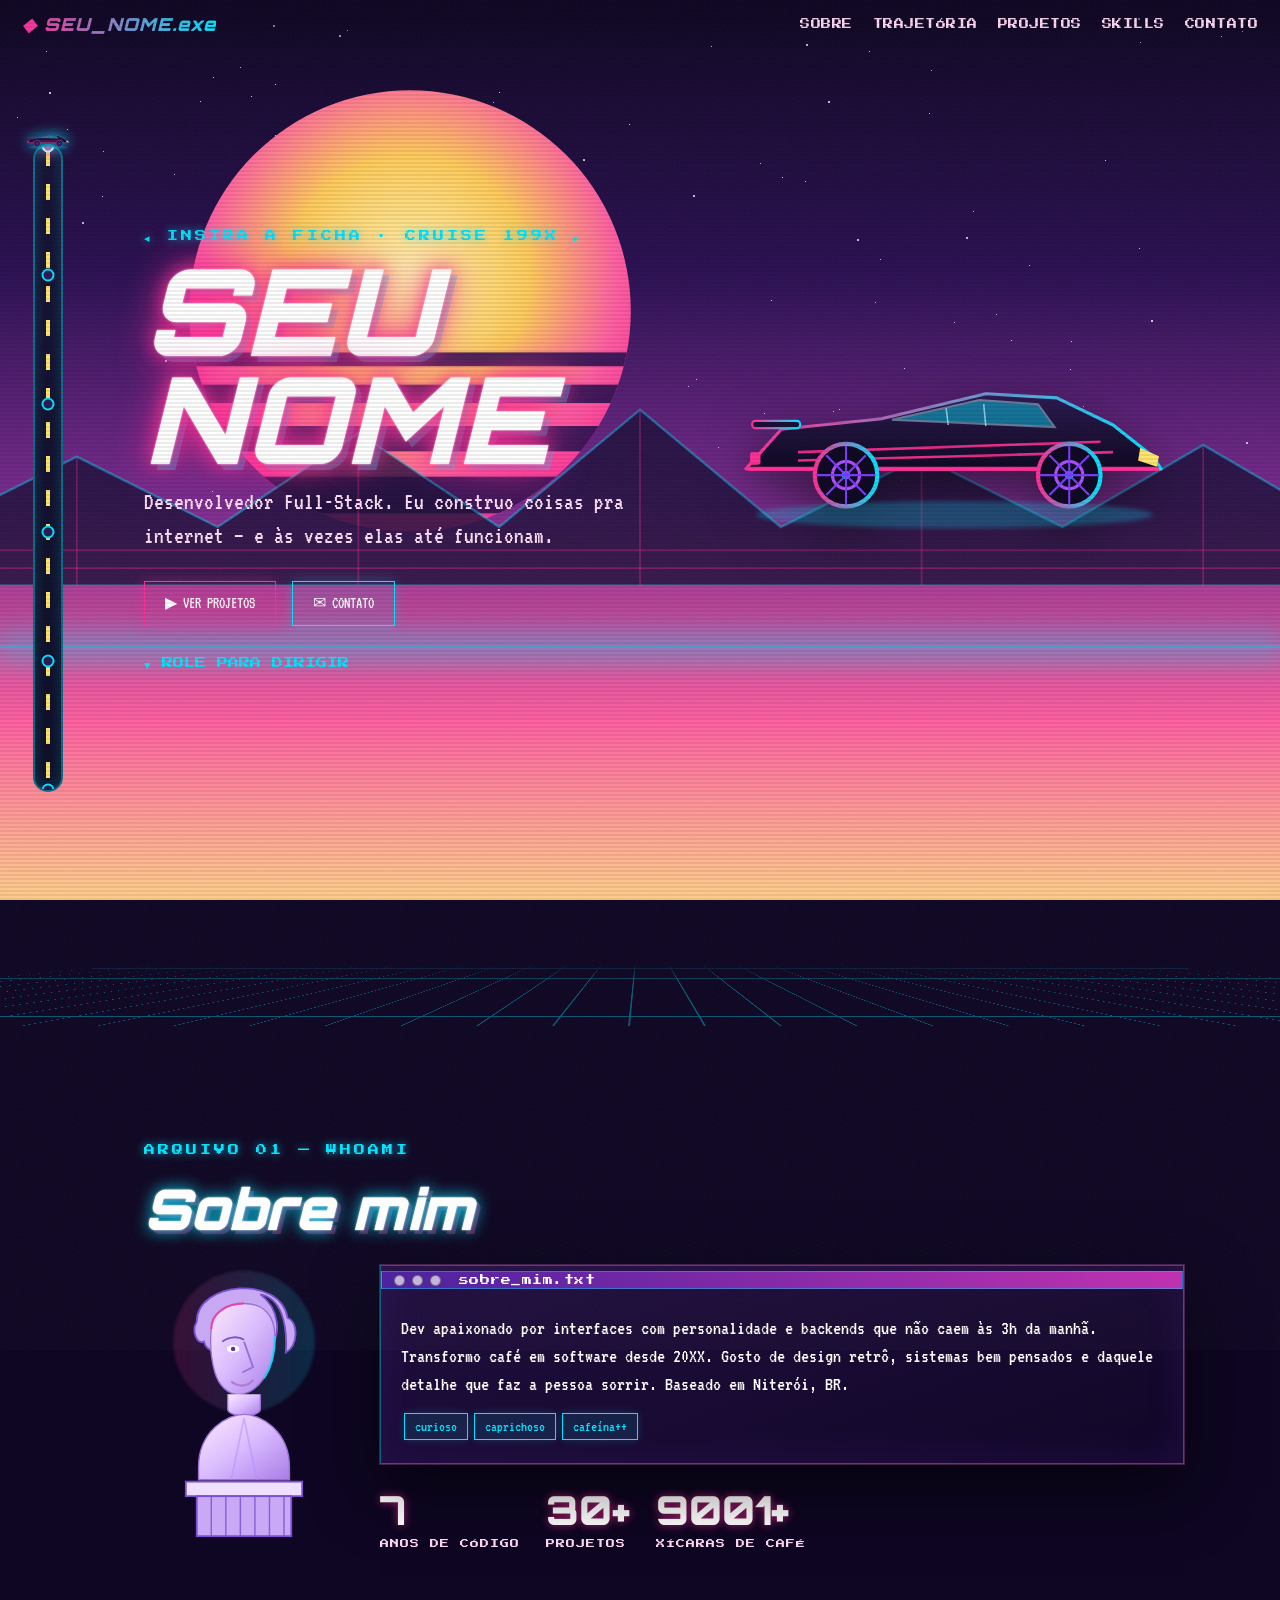
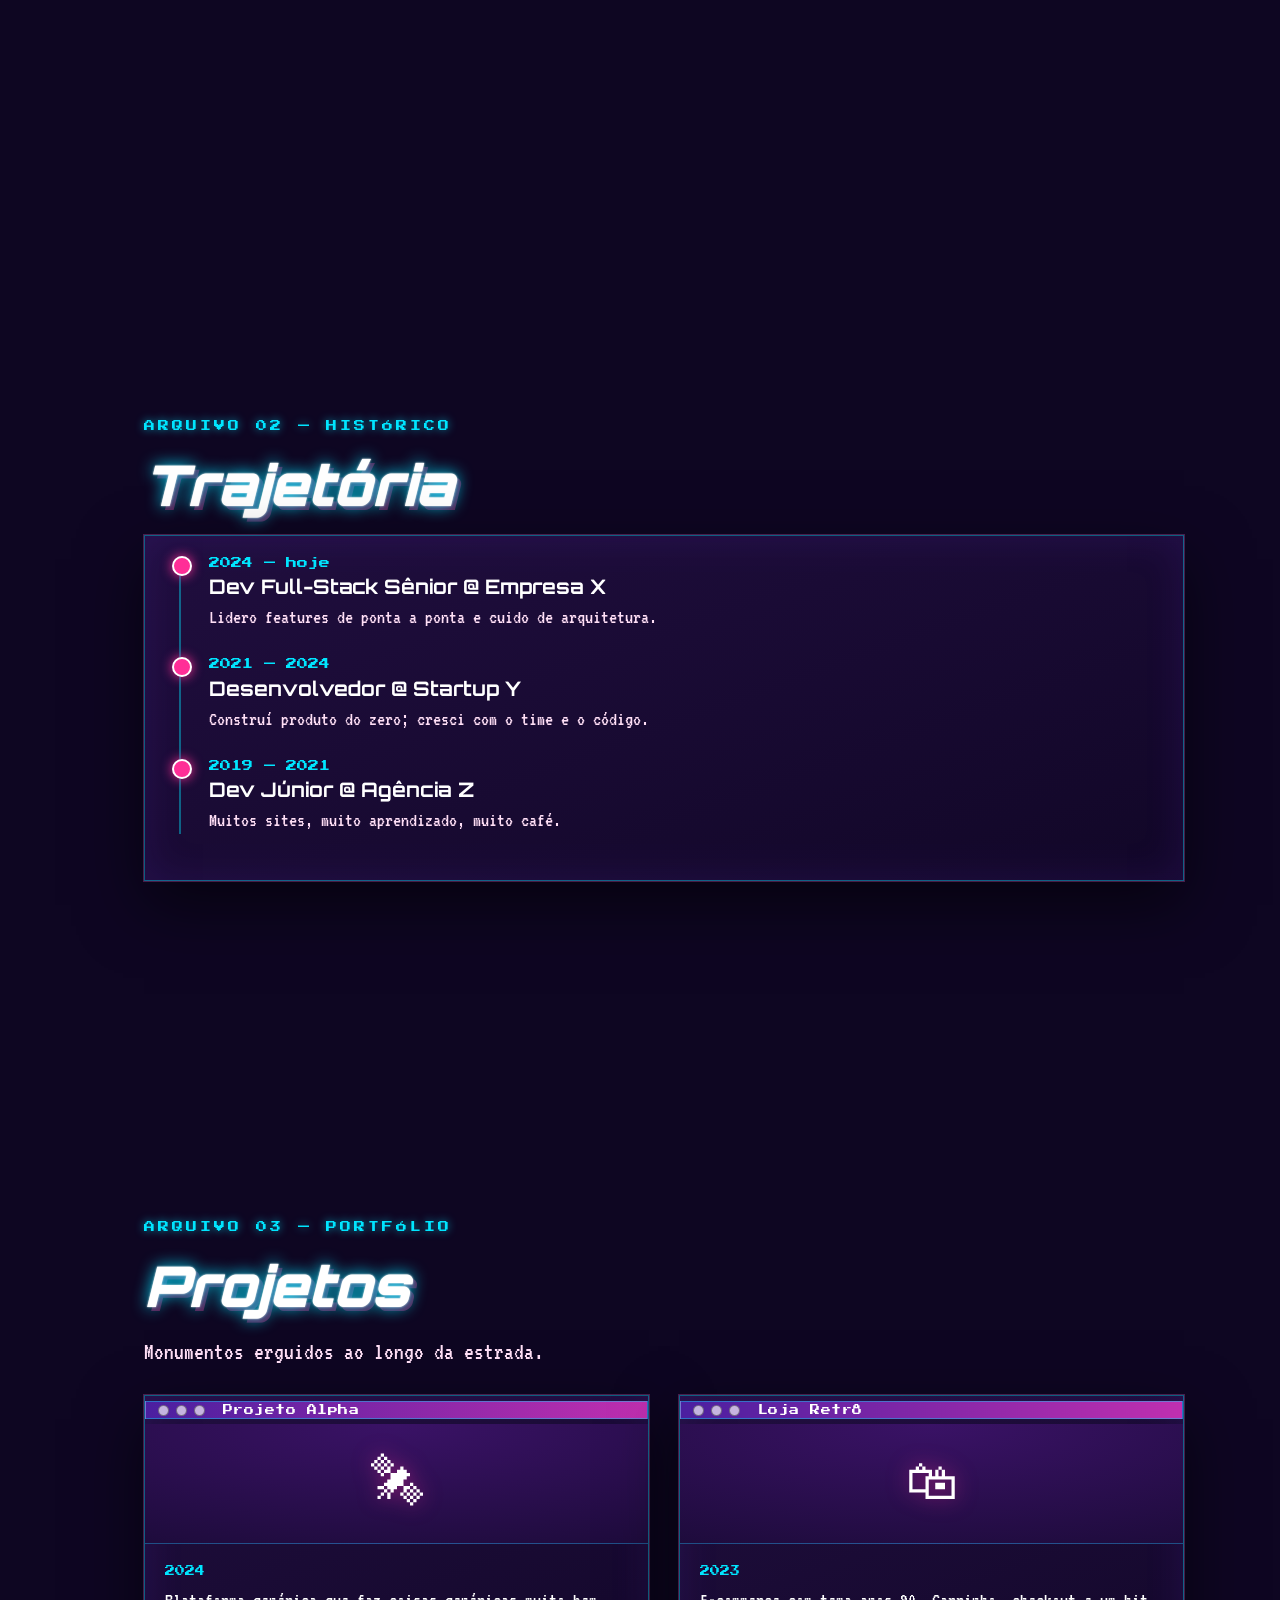
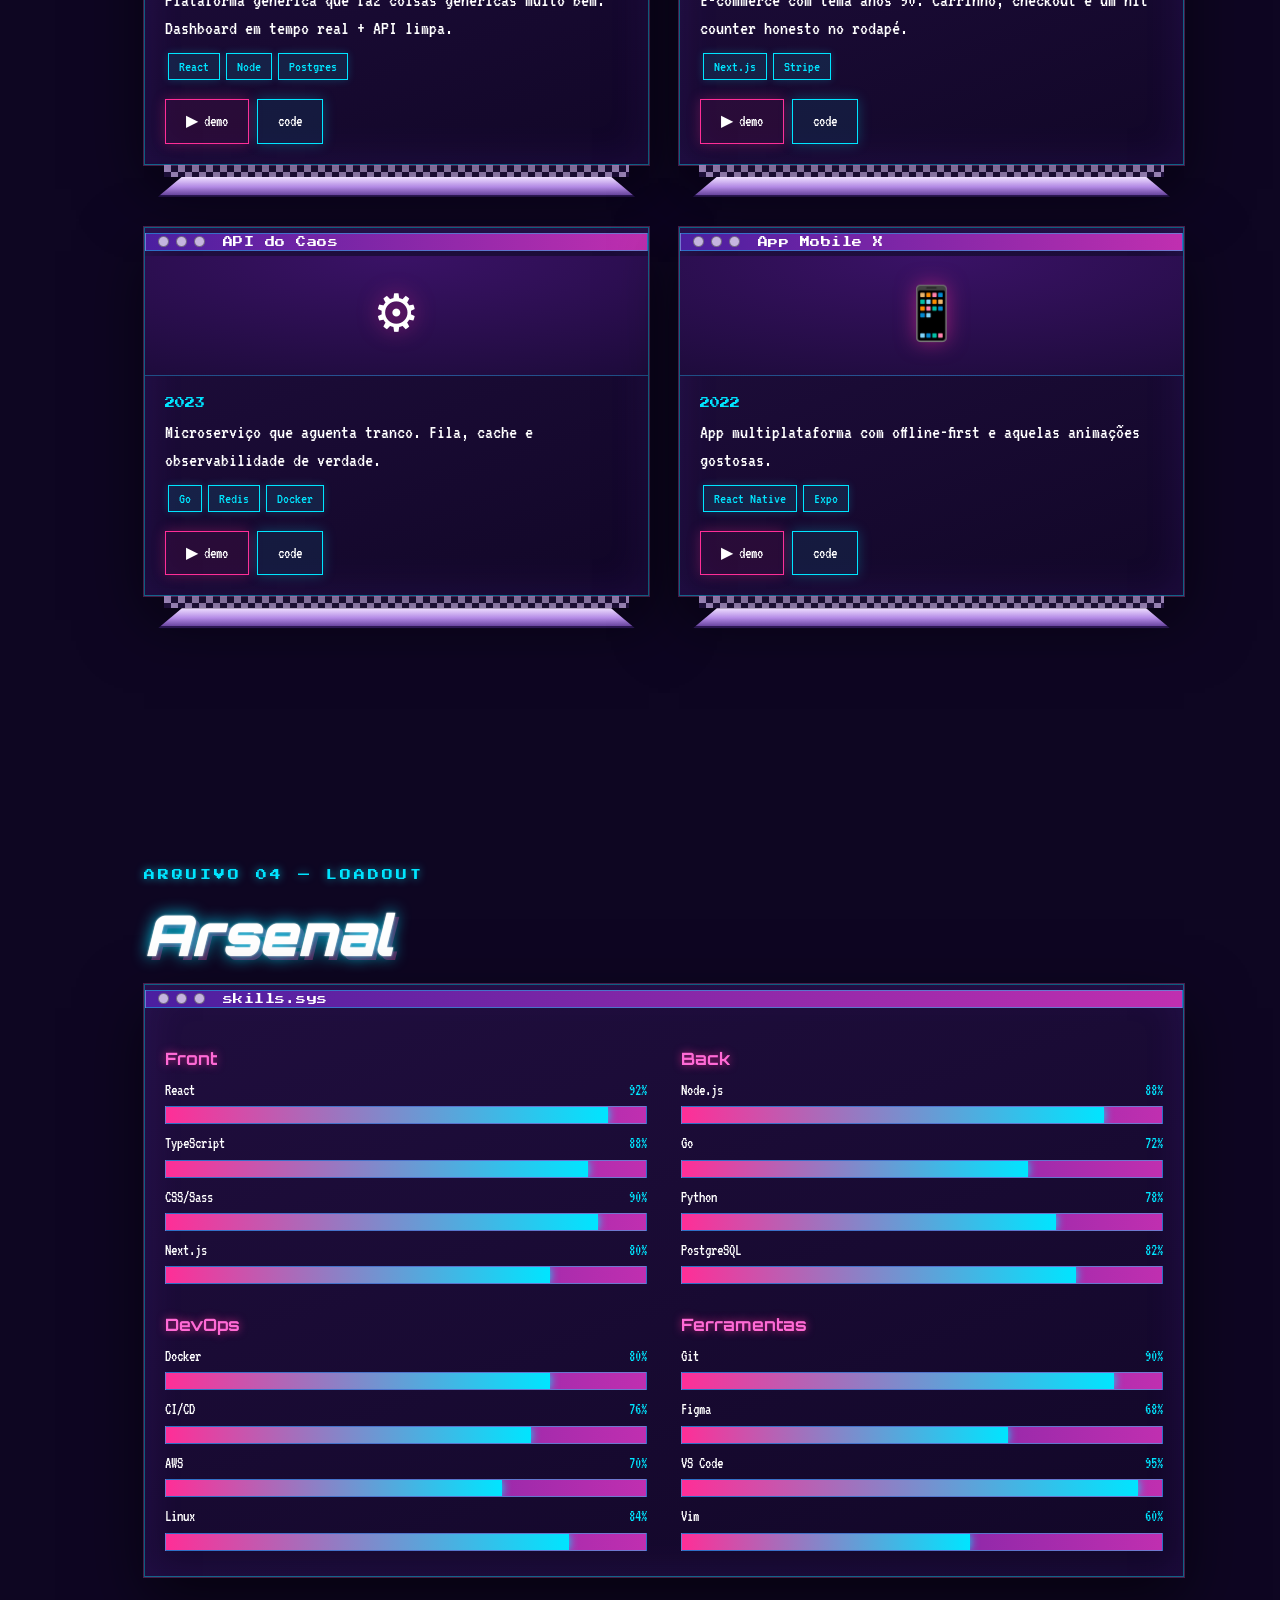
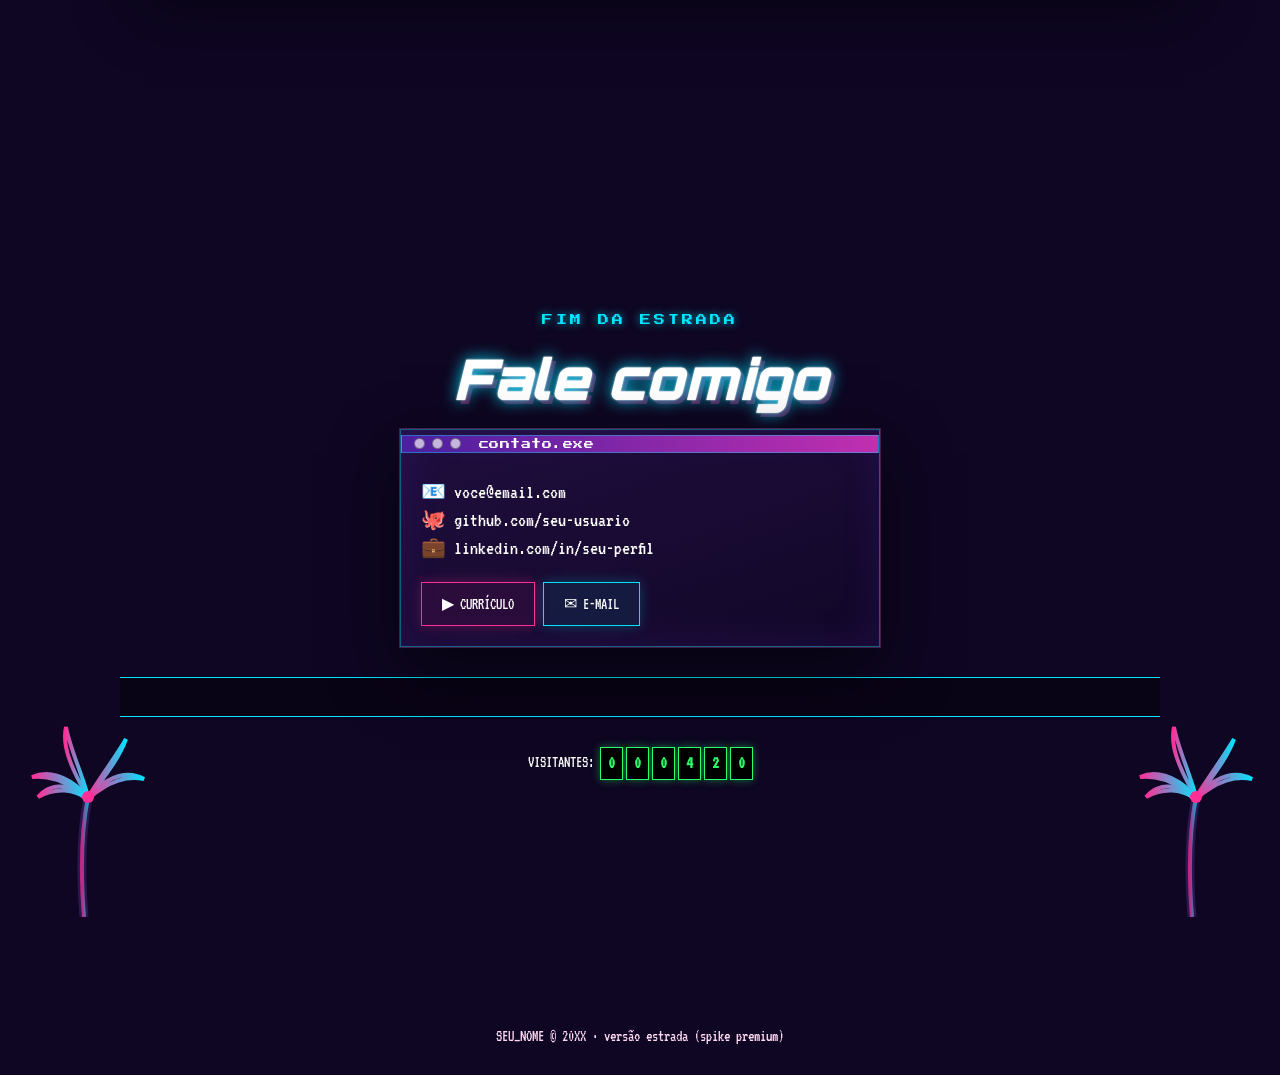
==== scroll-journey/index.html @ d9c66625 "Portfolio vaporwave: spikes desktop-os e scroll-journey Monorepo com duas abordagens de portfolio (t" ====
<!DOCTYPE html>
<html lang="pt-BR">
<head>
<meta charset="UTF-8" />
<meta name="viewport" content="width=device-width, initial-scale=1.0" />
<title>SEU_NOME // cruise — portfólio</title>
<link rel="stylesheet" href="fonts.css">
<style>
  :root{
    --pink:#ff6ad5; --hot:#ff2e97; --cyan:#00e5ff; --purple:#b14fff; --violet:#7a3dff;
    --deep:#0e0622; --deep2:#1c0f3a; --panel:#180a33; --orange:#ff9e7d; --yellow:#ffe66d;
    --mono:'VT323','Lucida Console',monospace;
    --pixel:'PressStart','Lucida Console',monospace;
    --display:'Orbitron','Arial Black',sans-serif;
    --glowP:0 0 8px rgba(255,46,151,.7);
    --glowC:0 0 8px rgba(0,229,255,.7);
  }
  *{ box-sizing:border-box; }
  html{ scroll-behavior:smooth; }
  body{ margin:0; font-family:var(--mono); color:#fff; background:var(--deep); overflow-x:hidden; font-size:20px; line-height:1.4;
    cursor:url("[data-uri]"),auto; }
  ::selection{ background:var(--hot); color:#fff; }

  /* ===================== CENÁRIO FIXO (parallax) ===================== */
  #scene{ position:fixed; inset:0; z-index:-5; overflow:hidden;
    background:linear-gradient(#0e0622 0%, #2a0f52 30%, #7a2a8f 56%, #ff5fa2 80%, #ffcf8b 100%); }
  #stars{ position:fixed; inset:0; z-index:-5; }
  .star{ position:absolute; background:#fff; border-radius:50%; animation:tw 3.5s infinite; }
  @keyframes tw{ 50%{ opacity:.15; } }
  #sun{ position:fixed; left:50%; top:9%; translate:-50% 0; z-index:-5; width:min(460px,80vw); aspect-ratio:1; will-change:transform; }
  #hills{ position:fixed; left:-5%; right:-5%; bottom:34%; z-index:-4; opacity:.8; will-change:transform; }
  #floor{ position:fixed; left:-40%; right:-40%; bottom:-14%; height:64%; z-index:-4;
    background-image:linear-gradient(rgba(0,229,255,.9) 2px,transparent 2px),linear-gradient(90deg,rgba(0,229,255,.9) 2px,transparent 2px);
    background-size:76px 76px; transform:perspective(440px) rotateX(76deg); transform-origin:bottom center; opacity:.4;
    animation:flow 2.6s linear infinite; mask-image:linear-gradient(to top,#000 55%,transparent); }
  @keyframes flow{ from{background-position:0 0;} to{background-position:0 76px;} }
  #glow{ position:fixed; left:0; right:0; bottom:28%; height:2px; z-index:-4; background:var(--cyan); box-shadow:0 0 30px 8px var(--cyan); opacity:.6; }

  /* ===================== CRT / grão ===================== */
  #crt{ position:fixed; inset:0; z-index:9000; pointer-events:none;
    background:repeating-linear-gradient(to bottom,transparent 0 2px,rgba(0,0,0,.14) 2px 4px); mix-blend-mode:multiply; opacity:.5; }
  #crt::after{ content:""; position:absolute; inset:0; background:radial-gradient(130% 120% at 50% 45%,transparent 58%,rgba(0,0,0,.5) 100%); }
  #grain{ position:fixed; inset:-50%; z-index:9001; pointer-events:none; opacity:.05;
    background-image:url("[data-uri]");
    animation:gr .4s steps(3) infinite; }
  @keyframes gr{ to{ transform:translate(6%,4%); } }
  #powpoint{ position:fixed; inset:0; z-index:9500; background:#000; pointer-events:none; animation:pon 1s ease forwards; }
  @keyframes pon{ 0%{opacity:1;} 60%{opacity:1;} 61%{opacity:0;background:#fff;} 100%{opacity:0;} }

  /* ===================== TOPBAR ===================== */
  #topbar{ position:fixed; top:0; left:0; right:0; z-index:60; display:flex; align-items:center; justify-content:space-between;
    padding:12px 22px; background:linear-gradient(to bottom,rgba(14,6,34,.75),transparent); }
  #topbar .logo{ font-family:var(--display); font-weight:900; font-style:italic; font-size:18px; letter-spacing:1px;
    background:linear-gradient(90deg,var(--hot),var(--cyan)); -webkit-background-clip:text; background-clip:text; color:transparent; }
  #topbar nav{ display:flex; gap:20px; }
  #topbar nav a{ font-family:var(--pixel); font-size:10px; color:#ffd9f4; text-decoration:none; letter-spacing:.5px; padding:4px 0; border-bottom:2px solid transparent; }
  #topbar nav a:hover{ color:#fff; border-color:var(--cyan); text-shadow:var(--glowC); }
  @media(max-width:680px){ #topbar nav{ display:none; } }

  /* ===================== RAIL (carro desce) ===================== */
  #rail{ position:fixed; left:22px; top:16vh; bottom:12vh; width:52px; z-index:50; }
  #road{ position:absolute; left:50%; translate:-50% 0; top:0; bottom:0; width:30px; border-radius:16px;
    background:linear-gradient(#150a2e,#0c0620); border:2px solid rgba(0,229,255,.45); overflow:hidden; box-shadow:0 0 18px rgba(0,229,255,.25) inset; }
  #road::before{ content:""; position:absolute; left:50%; translate:-50% 0; top:-30px; width:4px; height:200%;
    background:repeating-linear-gradient(to bottom,var(--yellow) 0 16px,transparent 16px 34px); animation:dash 1.1s linear infinite; }
  @keyframes dash{ to{ transform:translate(-50%,34px); } }
  .stop{ position:absolute; left:50%; translate:-50% -50%; width:13px; height:13px; border-radius:50%;
    background:#2a1750; border:2px solid var(--cyan); z-index:2; transition:.3s; cursor:pointer; }
  .stop.on{ background:var(--hot); box-shadow:0 0 14px var(--hot); border-color:#fff; }
  .stop .cap{ position:absolute; left:22px; top:50%; translate:0 -50%; font-family:var(--pixel); font-size:9px; color:#fff; white-space:nowrap;
    text-shadow:1px 1px 0 #000; opacity:0; transition:.3s; }
  .stop.on .cap, .stop:hover .cap{ opacity:.9; }
  #carmark{ position:absolute; left:50%; translate:-50% -50%; top:0; z-index:3; width:46px; filter:drop-shadow(0 0 7px var(--cyan)); transition:top .08s linear; }
  @media(max-width:680px){ #rail{ display:none; } }

  /* ===================== SEÇÕES ===================== */
  section{ position:relative; min-height:100vh; display:flex; align-items:center; padding:120px 24px; z-index:1; }
  .wrap{ width:min(1040px,92vw); margin:0 auto; margin-left:max(96px,calc((100vw - 1040px)/2)); }
  @media(max-width:680px){ .wrap{ margin-left:auto; } }
  .kicker{ font-family:var(--pixel); font-size:11px; letter-spacing:3px; color:var(--cyan); text-shadow:var(--glowC); margin-bottom:12px; }
  h1.neon{ font-family:var(--display); font-weight:900; font-style:italic; font-size:clamp(48px,10vw,120px); line-height:.9; margin:0;
    color:#fff; text-shadow:0 0 2px #fff, 0 0 18px var(--hot), 0 0 40px var(--hot), 6px 6px 0 rgba(0,229,255,.35); letter-spacing:1px; }
  h2.neon{ font-family:var(--display); font-weight:900; font-style:italic; font-size:clamp(30px,5vw,56px); margin:0 0 10px; color:#fff;
    text-shadow:0 0 2px #fff, 0 0 16px var(--cyan), 4px 4px 0 rgba(255,46,151,.35); }
  .lead{ font-size:clamp(18px,2.3vw,24px); color:#ffdff6; max-width:640px; }
  .chev{ margin-top:30px; font-family:var(--pixel); font-size:11px; color:var(--cyan); animation:bounce 1.6s infinite; }
  @keyframes bounce{ 50%{ transform:translateY(8px); } }

  .reveal{ opacity:0; transform:translateY(46px); transition:opacity .8s cubic-bezier(.2,.7,.2,1), transform .8s cubic-bezier(.2,.7,.2,1); }
  .reveal.l{ transform:translateX(-50px); } .reveal.r{ transform:translateX(50px); } .reveal.s{ transform:scale(.9); }
  .reveal.in{ opacity:1; transform:none; }

  /* glass "janela" */
  .glass{ position:relative; background:linear-gradient(160deg,rgba(40,18,74,.72),rgba(20,8,42,.72)); border:1px solid rgba(0,229,255,.4);
    box-shadow:0 0 0 1px rgba(255,106,213,.25), 0 24px 60px rgba(0,0,0,.55), inset 0 0 40px rgba(123,61,255,.12); backdrop-filter:blur(4px); }
  .glass .bar{ display:flex; align-items:center; gap:7px; padding:8px 12px; font-family:var(--pixel); font-size:10px;
    background:linear-gradient(90deg,#4b1fa0,#c02fb0); color:#fff; letter-spacing:.5px; }
  .dot{ width:11px; height:11px; border-radius:50%; background:#ffffffaa; border:1px solid #0006; }
  .glass .pad{ padding:20px; }
  .chip{ display:inline-block; background:rgba(0,229,255,.1); color:var(--cyan); border:1px solid var(--cyan); padding:2px 10px; margin:3px; font-size:15px;
    box-shadow:0 0 8px rgba(0,229,255,.2); }

  .btn{ display:inline-block; padding:10px 20px; margin:6px 8px 0 0; color:#fff; text-decoration:none; font-size:16px; font-family:var(--mono);
    border:1px solid var(--cyan); background:rgba(0,229,255,.08); box-shadow:0 0 12px rgba(0,229,255,.25); transition:.2s; }
  .btn:hover{ background:var(--cyan); color:#0a0820; box-shadow:0 0 22px var(--cyan); }
  .btn.pink{ border-color:var(--hot); box-shadow:0 0 12px rgba(255,46,151,.3); background:rgba(255,46,151,.08); }
  .btn.pink:hover{ background:var(--hot); color:#fff; box-shadow:0 0 22px var(--hot); }

  /* HERO layout */
  #s-hero .wrap{ display:grid; grid-template-columns:1.1fr .9fr; gap:20px; align-items:center; }
  @media(max-width:860px){ #s-hero .wrap{ grid-template-columns:1fr; } #herocar{ max-width:420px; } }
  #herocar{ filter:drop-shadow(0 18px 24px rgba(0,0,0,.5)); animation:bob 5s ease-in-out infinite; }
  @keyframes bob{ 50%{ transform:translateY(-12px); } }

  /* stats */
  .stats{ display:flex; gap:26px; flex-wrap:wrap; margin-top:18px; }
  .stat .n{ font-family:var(--display); font-weight:900; font-size:40px; color:#fff; text-shadow:var(--glowP); }
  .stat .l{ font-family:var(--pixel); font-size:9px; color:#ffd9f4; letter-spacing:1px; }

  /* timeline */
  .tl{ position:relative; margin-left:14px; padding-left:28px; border-left:2px solid rgba(0,229,255,.4); }
  .tl .ev{ margin-bottom:26px; }
  .tl .ev::before{ content:""; position:absolute; left:-9px; width:16px; height:16px; border-radius:50%; background:var(--hot); box-shadow:0 0 12px var(--hot); border:2px solid #fff; }
  .tl .yr{ font-family:var(--pixel); font-size:11px; color:var(--cyan); }
  .tl .ti{ font-family:var(--display); font-weight:700; font-size:20px; color:#fff; margin:2px 0; }

  /* monuments */
  .mon-grid{ display:grid; grid-template-columns:repeat(2,1fr); gap:30px; }
  @media(max-width:760px){ .mon-grid{ grid-template-columns:1fr; } }
  .mon{ position:relative; transition:transform .3s; }
  .mon:hover{ transform:translateY(-8px); }
  .mon .art{ height:120px; display:flex; align-items:center; justify-content:center; position:relative; overflow:hidden;
    background:radial-gradient(120% 140% at 50% 0,#3a1266,#180a33); border-bottom:1px solid rgba(0,229,255,.3); }
  .mon .scr{ font-size:52px; filter:drop-shadow(0 0 10px rgba(255,46,151,.5)); }
  .pedestal{ height:20px; margin:0 14px; background:linear-gradient(#efe0ff,#b48be6 55%,#6a46a0); border:2px solid #2a1750; border-top:none;
    clip-path:polygon(5% 0,95% 0,100% 100%,0 100%); box-shadow:0 10px 0 -2px #150a2e; }
  .checker{ height:12px; margin:0 20px; background-image:
    linear-gradient(45deg,#2a1750 25%,transparent 25%),linear-gradient(-45deg,#2a1750 25%,transparent 25%),
    linear-gradient(45deg,transparent 75%,#2a1750 75%),linear-gradient(-45deg,transparent 75%,#2a1750 75%);
    background-size:14px 14px; background-position:0 0,0 7px,7px -7px,-7px 0; background-color:#d7b8ff; }

  /* skills */
  .sk-grid{ display:grid; grid-template-columns:repeat(2,1fr); gap:10px 34px; }
  @media(max-width:620px){ .sk-grid{ grid-template-columns:1fr; } }
  .sk h3{ font-family:var(--display); font-weight:700; color:var(--pink); margin:14px 0 6px; font-size:17px; text-shadow:var(--glowP); }
  .bar{ height:12px; background:#140a2e; border:1px solid rgba(0,229,255,.4); margin:5px 0; position:relative; overflow:hidden; }
  .bar > i{ position:absolute; left:0; top:0; bottom:0; width:0; background:linear-gradient(90deg,var(--hot),var(--cyan)); transition:width 1.1s ease; box-shadow:0 0 10px var(--cyan); }
  .bar b{ position:absolute; right:6px; top:-3px; font-size:13px; }
  .skline{ display:flex; justify-content:space-between; font-size:16px; margin-top:8px; }

  /* contato */
  .palm{ position:absolute; bottom:8%; z-index:0; width:120px; animation:sway 5s ease-in-out infinite; transform-origin:bottom center; }
  @keyframes sway{ 50%{ transform:rotate(3deg); } }
  .marq{ overflow:hidden; white-space:nowrap; border-top:1px solid var(--cyan); border-bottom:1px solid var(--cyan);
    background:rgba(0,0,0,.35); color:var(--yellow); font-size:17px; padding:7px 0; margin:30px 0; }
  .marq span{ display:inline-block; padding-left:100%; animation:mq 20s linear infinite; }
  @keyframes mq{ to{ transform:translateX(-100%);} }
  .counter{ display:inline-flex; gap:3px; vertical-align:middle; }
  .counter b{ background:#000; color:#2cff6a; padding:3px 7px; border:1px solid #2cff6a; font-size:18px; box-shadow:0 0 8px rgba(44,255,106,.4); }
  footer{ text-align:center; padding:28px; color:#ffd9f4; position:relative; z-index:1; font-size:16px; }
</style>
</head>
<body>
  <!-- cenário -->
  <div id="scene"></div>
  <div id="stars"></div>
  <div id="sun"></div>
  <div id="hills"></div>
  <div id="floor"></div>
  <div id="glow"></div>
  <div id="crt"></div>
  <div id="grain"></div>
  <div id="powpoint"></div>

  <!-- defs globais p/ filtros SVG -->
  <svg width="0" height="0" style="position:absolute" aria-hidden="true"><defs>
    <linearGradient id="neon" x1="0" x2="1"><stop offset="0" stop-color="#ff2e97"/><stop offset="1" stop-color="#00e5ff"/></linearGradient>
    <linearGradient id="chrome" x1="0" y1="0" x2="0" y2="1"><stop offset="0" stop-color="#2a1750"/><stop offset="1" stop-color="#0c0620"/></linearGradient>
    <linearGradient id="marble" x1="0" y1="0" x2="1" y2="1"><stop offset="0" stop-color="#ffe9fb"/><stop offset=".5" stop-color="#d9bbff"/><stop offset="1" stop-color="#a97ce6"/></linearGradient>
    <filter id="soft"><feGaussianBlur stdDeviation="2"/></filter>
  </defs></svg>

  <!-- topbar -->
  <div id="topbar">
    <div class="logo">◆ SEU_NOME.exe</div>
    <nav>
      <a href="#s-about">SOBRE</a><a href="#s-xp">TRAJETÓRIA</a><a href="#s-proj">PROJETOS</a><a href="#s-skills">SKILLS</a><a href="#s-contact">CONTATO</a>
    </nav>
  </div>

  <!-- rail -->
  <div id="rail"><div id="road"></div><div id="carmark"></div></div>

  <!-- HERO -->
  <section id="s-hero">
    <div class="wrap">
      <div class="reveal l">
        <div class="kicker">◂ INSIRA A FICHA · CRUISE 199X ▸</div>
        <h1 class="neon">SEU<br>NOME</h1>
        <div class="lead" style="margin-top:14px">Desenvolvedor Full-Stack. Eu construo coisas pra internet — e às vezes elas até funcionam.</div>
        <div style="margin-top:22px">
          <a class="btn pink" href="#s-proj">▶ VER PROJETOS</a>
          <a class="btn" href="#s-contact">✉ CONTATO</a>
        </div>
        <div class="chev">▼ ROLE PARA DIRIGIR</div>
      </div>
      <div id="herocar" class="reveal r"></div>
    </div>
  </section>

  <!-- SOBRE -->
  <section id="s-about">
    <div class="wrap">
      <div class="reveal"><div class="kicker">ARQUIVO 01 — WHOAMI</div><h2 class="neon">Sobre mim</h2></div>
      <div style="display:grid; grid-template-columns:200px 1fr; gap:36px; align-items:center;">
        <div class="reveal l" id="statue"></div>
        <div>
          <div class="glass reveal r">
            <div class="bar"><span class="dot"></span><span class="dot"></span><span class="dot"></span>&nbsp;sobre_mim.txt</div>
            <div class="pad">
              Dev apaixonado por interfaces com personalidade e backends que não caem às 3h da manhã.
              Transformo café em software desde 20XX. Gosto de design retrô, sistemas bem pensados e
              daquele detalhe que faz a pessoa sorrir. Baseado em Niterói, BR.
              <div style="margin-top:12px"><span class="chip">curioso</span><span class="chip">caprichoso</span><span class="chip">cafeína++</span></div>
            </div>
          </div>
          <div class="stats reveal">
            <div class="stat"><div class="n" data-to="7">0</div><div class="l">ANOS DE CÓDIGO</div></div>
            <div class="stat"><div class="n" data-to="30" data-suf="+">0</div><div class="l">PROJETOS</div></div>
            <div class="stat"><div class="n" data-to="9001" data-suf="+">0</div><div class="l">XÍCARAS DE CAFÉ</div></div>
          </div>
        </div>
      </div>
    </div>
  </section>

  <!-- TRAJETÓRIA -->
  <section id="s-xp">
    <div class="wrap">
      <div class="reveal"><div class="kicker">ARQUIVO 02 — HISTÓRICO</div><h2 class="neon">Trajetória</h2></div>
      <div class="glass reveal s"><div class="pad"><div class="tl" id="tl"></div></div></div>
    </div>
  </section>

  <!-- PROJETOS -->
  <section id="s-proj">
    <div class="wrap">
      <div class="reveal"><div class="kicker">ARQUIVO 03 — PORTFÓLIO</div><h2 class="neon">Projetos</h2>
        <div class="lead" style="margin-bottom:26px">Monumentos erguidos ao longo da estrada.</div></div>
      <div class="mon-grid" id="mons"></div>
    </div>
  </section>

  <!-- SKILLS -->
  <section id="s-skills">
    <div class="wrap">
      <div class="reveal"><div class="kicker">ARQUIVO 04 — LOADOUT</div><h2 class="neon">Arsenal</h2></div>
      <div class="glass reveal s"><div class="bar"><span class="dot"></span><span class="dot"></span><span class="dot"></span>&nbsp;skills.sys</div>
        <div class="pad"><div class="sk-grid" id="skills"></div></div></div>
    </div>
  </section>

  <!-- CONTATO -->
  <section id="s-contact">
    <div id="palmL" class="palm" style="left:2%"></div>
    <div id="palmR" class="palm" style="right:2%"></div>
    <div class="wrap" style="text-align:center; margin-left:auto">
      <div class="reveal"><div class="kicker">FIM DA ESTRADA</div><h2 class="neon">Fale comigo</h2></div>
      <div class="glass reveal s" style="max-width:480px; margin:0 auto; text-align:left">
        <div class="bar"><span class="dot"></span><span class="dot"></span><span class="dot"></span>&nbsp;contato.exe</div>
        <div class="pad">
          <div>📧 voce@email.com</div>
          <div>🐙 github.com/seu-usuario</div>
          <div>💼 linkedin.com/in/seu-perfil</div>
          <div style="margin-top:14px"><a class="btn pink" href="#">▶ CURRÍCULO</a><a class="btn" href="#">✉ E-MAIL</a></div>
        </div>
      </div>
      <div class="marq"><span>★ OBRIGADO POR DIRIGIR ATÉ AQUI ★ ASSINE O GUESTBOOK ★ BEST VIEWED @ 800×600 ★ FEITO COM ♥ E VAPORWAVE ★</span></div>
      <div style="font-size:16px">VISITANTES: <span class="counter" id="counter"></span></div>
    </div>
  </section>

  <footer>SEU_NOME © 20XX · versão estrada (spike premium)</footer>

<script>
/* ===================== DADOS ===================== */
const PROJECTS = [
  { name:"Projeto Alpha", year:"2024", scr:"🛰", tech:["React","Node","Postgres"],
    desc:"Plataforma genérica que faz coisas genéricas muito bem. Dashboard em tempo real + API limpa." },
  { name:"Loja Retrô", year:"2023", scr:"🛍", tech:["Next.js","Stripe"],
    desc:"E-commerce com tema anos 90. Carrinho, checkout e um hit counter honesto no rodapé." },
  { name:"API do Caos", year:"2023", scr:"⚙", tech:["Go","Redis","Docker"],
    desc:"Microserviço que aguenta tranco. Fila, cache e observabilidade de verdade." },
  { name:"App Mobile X", year:"2022", scr:"📱", tech:["React Native","Expo"],
    desc:"App multiplataforma com offline-first e aquelas animações gostosas." },
];
const XP = [
  { yr:"2024 — hoje", ti:"Dev Full-Stack Sênior @ Empresa X", d:"Lidero features de ponta a ponta e cuido de arquitetura." },
  { yr:"2021 — 2024", ti:"Desenvolvedor @ Startup Y", d:"Construí produto do zero; cresci com o time e o código." },
  { yr:"2019 — 2021", ti:"Dev Júnior @ Agência Z", d:"Muitos sites, muito aprendizado, muito café." },
];
const SKILLS = {
  "Front": [["React",92],["TypeScript",88],["CSS/Sass",90],["Next.js",80]],
  "Back": [["Node.js",88],["Go",72],["Python",78],["PostgreSQL",82]],
  "DevOps": [["Docker",80],["CI/CD",76],["AWS",70],["Linux",84]],
  "Ferramentas": [["Git",90],["Figma",68],["VS Code",95],["Vim",60]],
};

/* ===================== SVG ARTEFATOS ===================== */
function carSVG(){ return `<svg viewBox="0 0 440 180" width="100%" xmlns="http://www.w3.org/2000/svg">
  <ellipse cx="220" cy="156" rx="190" ry="13" fill="#00e5ff" opacity=".25" filter="url(#soft)"/>
  <!-- corpo cunha 80s -->
  <path d="M20 112 L54 74 L150 64 L250 40 L318 44 L372 70 L410 100 L418 112 Z" fill="url(#chrome)" stroke="url(#neon)" stroke-width="3" stroke-linejoin="round"/>
  <!-- vidro -->
  <path d="M160 65 L244 46 L300 50 L316 72 Z" fill="#00e5ff" opacity=".45" stroke="#bff4ff" stroke-width="2"/>
  <path d="M212 54 L214 70 M248 50 L250 71" stroke="#bff4ff" stroke-width="1.5" opacity=".7"/>
  <!-- strakes laterais -->
  <path d="M70 96 L360 86 M70 104 L372 96" stroke="#ff2e97" stroke-width="2.5" opacity=".9"/>
  <!-- faixa neon base -->
  <path d="M22 112 L416 112" stroke="#ff2e97" stroke-width="4"/>
  <!-- farol / lanterna -->
  <path d="M398 92 L416 100 L414 110 L396 104 Z" fill="#ffe66d"/>
  <rect x="24" y="96" width="10" height="12" rx="2" fill="#ff2e97"/>
  <!-- aerofólio -->
  <rect x="26" y="66" width="46" height="7" rx="3" fill="#180a33" stroke="url(#neon)" stroke-width="2"/>
  <!-- rodas -->
  <g>
    <circle cx="116" cy="118" r="30" fill="#0c0620" stroke="url(#neon)" stroke-width="4"/>
    <circle cx="116" cy="118" r="13" fill="none" stroke="#b14fff" stroke-width="3"/>
    <circle cx="116" cy="118" r="4" fill="#00e5ff"/>
    <g stroke="#7a3dff" stroke-width="2"><line x1="116" y1="90" x2="116" y2="146"/><line x1="88" y1="118" x2="144" y2="118"/><line x1="97" y1="99" x2="135" y2="137"/><line x1="135" y1="99" x2="97" y2="137"/></g>
  </g>
  <g>
    <circle cx="330" cy="118" r="30" fill="#0c0620" stroke="url(#neon)" stroke-width="4"/>
    <circle cx="330" cy="118" r="13" fill="none" stroke="#b14fff" stroke-width="3"/>
    <circle cx="330" cy="118" r="4" fill="#00e5ff"/>
    <g stroke="#7a3dff" stroke-width="2"><line x1="330" y1="90" x2="330" y2="146"/><line x1="302" y1="118" x2="358" y2="118"/><line x1="311" y1="99" x2="349" y2="137"/><line x1="349" y1="99" x2="311" y2="137"/></g>
  </g>
</svg>`; }

function statueSVG(){ return `<svg viewBox="0 0 220 320" width="100%" xmlns="http://www.w3.org/2000/svg">
  <!-- halo -->
  <circle cx="110" cy="92" r="78" fill="url(#neon)" opacity=".16" filter="url(#soft)"/>
  <!-- cabelo (massa + cachos) -->
  <path d="M58 70 C58 26 150 18 158 66 C170 70 170 96 156 104 C158 70 150 44 128 40 C150 56 150 86 140 96
           C140 72 128 56 110 56 C128 70 128 92 120 104 C96 102 70 110 66 92 C58 96 52 80 58 70 Z"
        fill="#c9a8f5" stroke="#7a4fd0" stroke-width="2"/>
  <!-- rosto -->
  <path d="M74 78 C74 60 92 50 110 50 C132 50 144 64 144 86 C144 104 140 120 132 132 C124 144 114 150 104 150
           C92 150 82 140 78 126 C74 112 72 96 74 78 Z" fill="url(#marble)" stroke="#9a6fd6" stroke-width="1.5"/>
  <!-- sobrancelha + olho -->
  <path d="M86 92 C94 86 104 86 110 90" fill="none" stroke="#7a4fd0" stroke-width="2"/>
  <ellipse cx="98" cy="100" rx="7" ry="4" fill="#fff"/><circle cx="98" cy="100" r="2.4" fill="#5b2a9e"/>
  <!-- nariz (perfil grego reto) -->
  <path d="M110 92 L120 120 L108 126" fill="none" stroke="#9a6fd6" stroke-width="2"/>
  <!-- boca -->
  <path d="M96 136 C104 142 114 142 120 134" fill="none" stroke="#b07ad6" stroke-width="2.5"/>
  <!-- rim light neon -->
  <path d="M144 86 C144 104 140 120 132 132" fill="none" stroke="#00e5ff" stroke-width="2.5" opacity=".8"/>
  <path d="M74 78 C74 60 92 50 110 50" fill="none" stroke="#ff2e97" stroke-width="2.5" opacity=".7"/>
  <!-- pescoço + ombros -->
  <path d="M92 150 L92 166 C92 176 128 176 128 166 L128 150" fill="url(#marble)" stroke="#9a6fd6" stroke-width="1.5"/>
  <path d="M60 230 C60 190 92 172 110 172 C128 172 160 190 160 230 L160 244 L60 244 Z" fill="url(#marble)" stroke="#9a6fd6" stroke-width="1.5"/>
  <path d="M110 176 L96 244 M110 176 L124 244" stroke="#b98bff" stroke-width="2" opacity=".5"/>
  <!-- pedestal estriado -->
  <rect x="46" y="246" width="128" height="16" fill="#efe0ff" stroke="#7a4fd0" stroke-width="2"/>
  <rect x="58" y="262" width="104" height="44" fill="#c9a8f5" stroke="#7a4fd0" stroke-width="2"/>
  <g stroke="#7a4fd0" stroke-width="1.6" opacity=".8">
    <line x1="74" y1="262" x2="74" y2="306"/><line x1="90" y1="262" x2="90" y2="306"/><line x1="106" y1="262" x2="106" y2="306"/>
    <line x1="122" y1="262" x2="122" y2="306"/><line x1="138" y1="262" x2="138" y2="306"/><line x1="154" y1="262" x2="154" y2="306"/>
  </g>
</svg>`; }

function sunSVG(){ return `<svg viewBox="0 0 200 200" width="100%" xmlns="http://www.w3.org/2000/svg">
  <defs>
    <radialGradient id="sg" cx="50%" cy="42%" r="60%"><stop offset="0" stop-color="#fff3b0"/><stop offset="45%" stop-color="#ffcc5a"/>
      <stop offset="78%" stop-color="#ff5fa2"/><stop offset="100%" stop-color="#ff2e97"/></radialGradient>
    <clipPath id="sc"><circle cx="100" cy="100" r="96"/></clipPath>
  </defs>
  <circle cx="100" cy="100" r="96" fill="url(#sg)"/>
  <g clip-path="url(#sc)">
    <rect x="0" y="118" width="200" height="6" fill="#2a0f52" opacity=".9"/>
    <rect x="0" y="132" width="200" height="8" fill="#2a0f52" opacity=".9"/>
    <rect x="0" y="150" width="200" height="11" fill="#2a0f52" opacity=".9"/>
    <rect x="0" y="172" width="200" height="16" fill="#2a0f52" opacity=".9"/>
  </g>
</svg>`; }

function hillsSVG(){ return `<svg viewBox="0 0 1200 200" width="100%" preserveAspectRatio="none" xmlns="http://www.w3.org/2000/svg">
  <path d="M0 200 L0 150 L120 90 L240 150 L360 70 L480 150 L600 50 L720 150 L840 90 L960 150 L1080 80 L1200 150 L1200 200 Z"
        fill="#1c0f3a" stroke="rgba(0,229,255,.5)" stroke-width="2"/>
  <g stroke="rgba(255,46,151,.35)" stroke-width="1.5">
    <path d="M600 50 L600 200 M360 70 L360 200 M840 90 L840 200 M120 90 L120 200 M1080 80 L1080 200" fill="none"/>
    <path d="M0 170 L1200 170 M0 185 L1200 185" fill="none"/>
  </g>
</svg>`; }

function palmSVG(){ return `<svg viewBox="0 0 120 200" width="100%" xmlns="http://www.w3.org/2000/svg">
  <path d="M58 200 C54 150 56 110 62 80" fill="none" stroke="#2a1750" stroke-width="9"/>
  <path d="M58 200 C54 150 56 110 62 80" fill="none" stroke="url(#neon)" stroke-width="4" opacity=".7"/>
  <g fill="none" stroke="url(#neon)" stroke-width="4" stroke-linecap="round">
    <path d="M62 80 C40 56 20 54 6 60 C26 58 44 66 60 82"/>
    <path d="M62 80 C84 56 104 54 118 62 C98 58 80 66 62 82"/>
    <path d="M62 80 C44 50 36 28 40 10 C44 32 56 56 62 80"/>
    <path d="M62 80 C80 52 92 36 100 22 C92 44 76 62 62 82"/>
    <path d="M62 80 C40 64 22 68 12 80 C30 70 48 72 62 82"/>
  </g>
  <circle cx="62" cy="80" r="6" fill="#ff2e97"/>
</svg>`; }

/* ===================== BUILD ===================== */
const $=id=>document.getElementById(id);
$("sun").innerHTML=sunSVG(); $("hills").innerHTML=hillsSVG();
$("herocar").innerHTML=carSVG(); $("carmark").innerHTML=carSVG(); $("statue").innerHTML=statueSVG();
$("palmL").innerHTML=palmSVG(); $("palmR").innerHTML=palmSVG();

// estrelas
const starsEl=$("stars");
for(let i=0;i<90;i++){ const s=document.createElement("div"); s.className="star";
  const sz=Math.random()<.2?2:1; s.style.width=s.style.height=sz+"px";
  s.style.left=Math.random()*100+"%"; s.style.top=Math.random()*55+"%"; s.style.animationDelay=(Math.random()*3.5)+"s"; starsEl.append(s); }

// timeline
$("tl").innerHTML = XP.map(e=>`<div class="ev"><div class="yr">${e.yr}</div><div class="ti">${e.ti}</div><div style="color:#ffdff6">${e.d}</div></div>`).join("");

// projetos
$("mons").innerHTML = PROJECTS.map(p=>`
  <div class="mon reveal s">
    <div class="glass">
      <div class="bar"><span class="dot"></span><span class="dot"></span><span class="dot"></span>&nbsp;${p.name}</div>
      <div class="art"><div class="scr">${p.scr}</div></div>
      <div class="pad">
        <div style="font-family:var(--pixel);font-size:10px;color:var(--cyan)">${p.year}</div>
        <p style="margin:8px 0">${p.desc}</p>
        <div>${p.tech.map(t=>`<span class="chip">${t}</span>`).join("")}</div>
        <div style="margin-top:10px"><a class="btn pink" href="#">▶ demo</a><a class="btn" href="#">code</a></div>
      </div>
    </div>
    <div class="checker"></div><div class="pedestal"></div>
  </div>`).join("");

// skills
$("skills").innerHTML = Object.entries(SKILLS).map(([cat,list])=>`
  <div class="sk"><h3>${cat}</h3>${list.map(([n,v])=>`
    <div class="skline"><span>${n}</span><span style="color:var(--cyan)">${v}%</span></div>
    <div class="bar"><i data-v="${v}"></i></div>`).join("")}</div>`).join("");

// counter
$("counter").innerHTML="000420".split("").map(d=>`<b>${d}</b>`).join("");

/* ===================== ANIMAÇÕES SCROLL ===================== */
const SECTIONS=[["s-hero","início"],["s-about","sobre"],["s-xp","trajetória"],["s-proj","projetos"],["s-skills","skills"],["s-contact","contato"]];
const road=$("road");
const stops=SECTIONS.map(([id,label],i)=>{ const pct=(i/(SECTIONS.length-1))*100;
  const n=document.createElement("div"); n.className="stop"; n.style.top=pct+"%";
  n.innerHTML=`<span class="cap">${label}</span>`;
  n.onclick=()=>$(id).scrollIntoView({behavior:"smooth"}); road.append(n); return {n,pct}; });

const carmark=$("carmark"), sun=$("sun"), hills=$("hills");
let ticking=false;
function onScroll(){
  if(ticking) return; ticking=true;
  requestAnimationFrame(()=>{
    const max=document.documentElement.scrollHeight-window.innerHeight;
    const p=max>0?window.scrollY/max:0;
    carmark.style.top=(p*100)+"%";
    stops.forEach(s=>s.n.classList.toggle("on",(p*100)>=s.pct-2));
    sun.style.transform=`translateX(-50%) translateY(${-p*90}px)`;
    hills.style.transform=`translateY(${p*40}px)`;
    ticking=false;
  });
}
window.addEventListener("scroll",onScroll,{passive:true});
window.addEventListener("resize",onScroll); onScroll();

// reveal + disparos (stats / barras)
function countUp(el){ const to=+el.dataset.to, suf=el.dataset.suf||""; let c=0;
  const step=Math.max(1,Math.round(to/40)); const t=setInterval(()=>{ c+=step; if(c>=to){c=to;clearInterval(t);} el.textContent=c+suf; },24); }
const io=new IntersectionObserver((ents)=>{ ents.forEach(e=>{ if(!e.isIntersecting) return;
  e.target.classList.add("in");
  e.target.querySelectorAll?.("[data-to]").forEach(countUp);
  e.target.querySelectorAll?.(".bar > i").forEach(b=>b.style.width=b.dataset.v+"%");
  io.unobserve(e.target);
}); },{threshold:.15});
document.querySelectorAll(".reveal").forEach(n=>io.observe(n));
// barras dentro do card de skills (revela junto)
new IntersectionObserver((ents,obs)=>{ ents.forEach(e=>{ if(e.isIntersecting){ e.target.querySelectorAll(".bar > i").forEach(b=>b.style.width=b.dataset.v+"%"); obs.unobserve(e.target); } }); },{threshold:.2}).observe($("skills"));
</script>
</body>
</html>
---- scroll-journey/fonts.css ----
/* Fontes retrô embutidas (offline, base64). Gerado automaticamente. */
@font-face{font-family:'Orbitron';font-weight:700;font-style:normal;font-display:swap;src:url([data-uri]) format('woff2');}
@font-face{font-family:'Orbitron';font-weight:900;font-style:normal;font-display:swap;src:url([data-uri]) format('woff2');}
@font-face{font-family:'VT323';font-weight:400;font-style:normal;font-display:swap;src:url([data-uri]) format('woff2');}
@font-face{font-family:'PressStart';font-weight:400;font-style:normal;font-display:swap;src:url([data-uri]) format('woff2');}
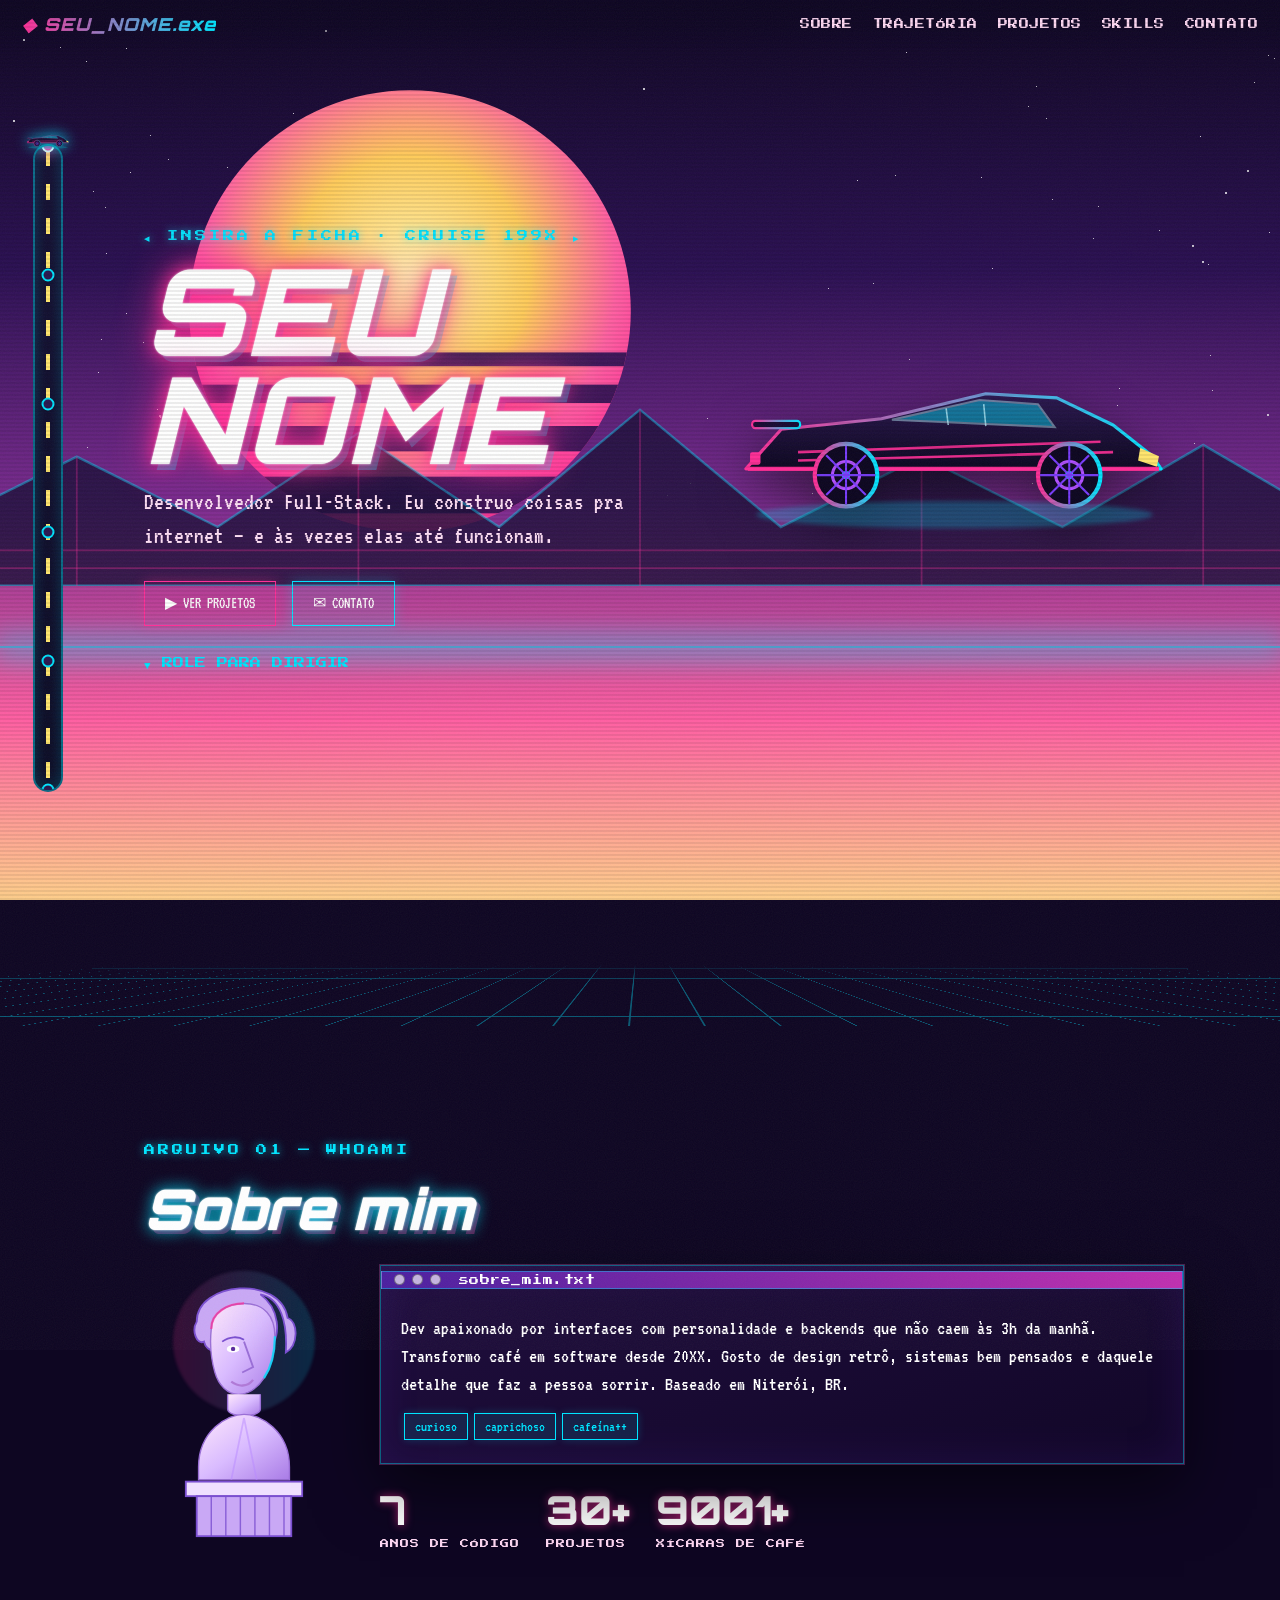
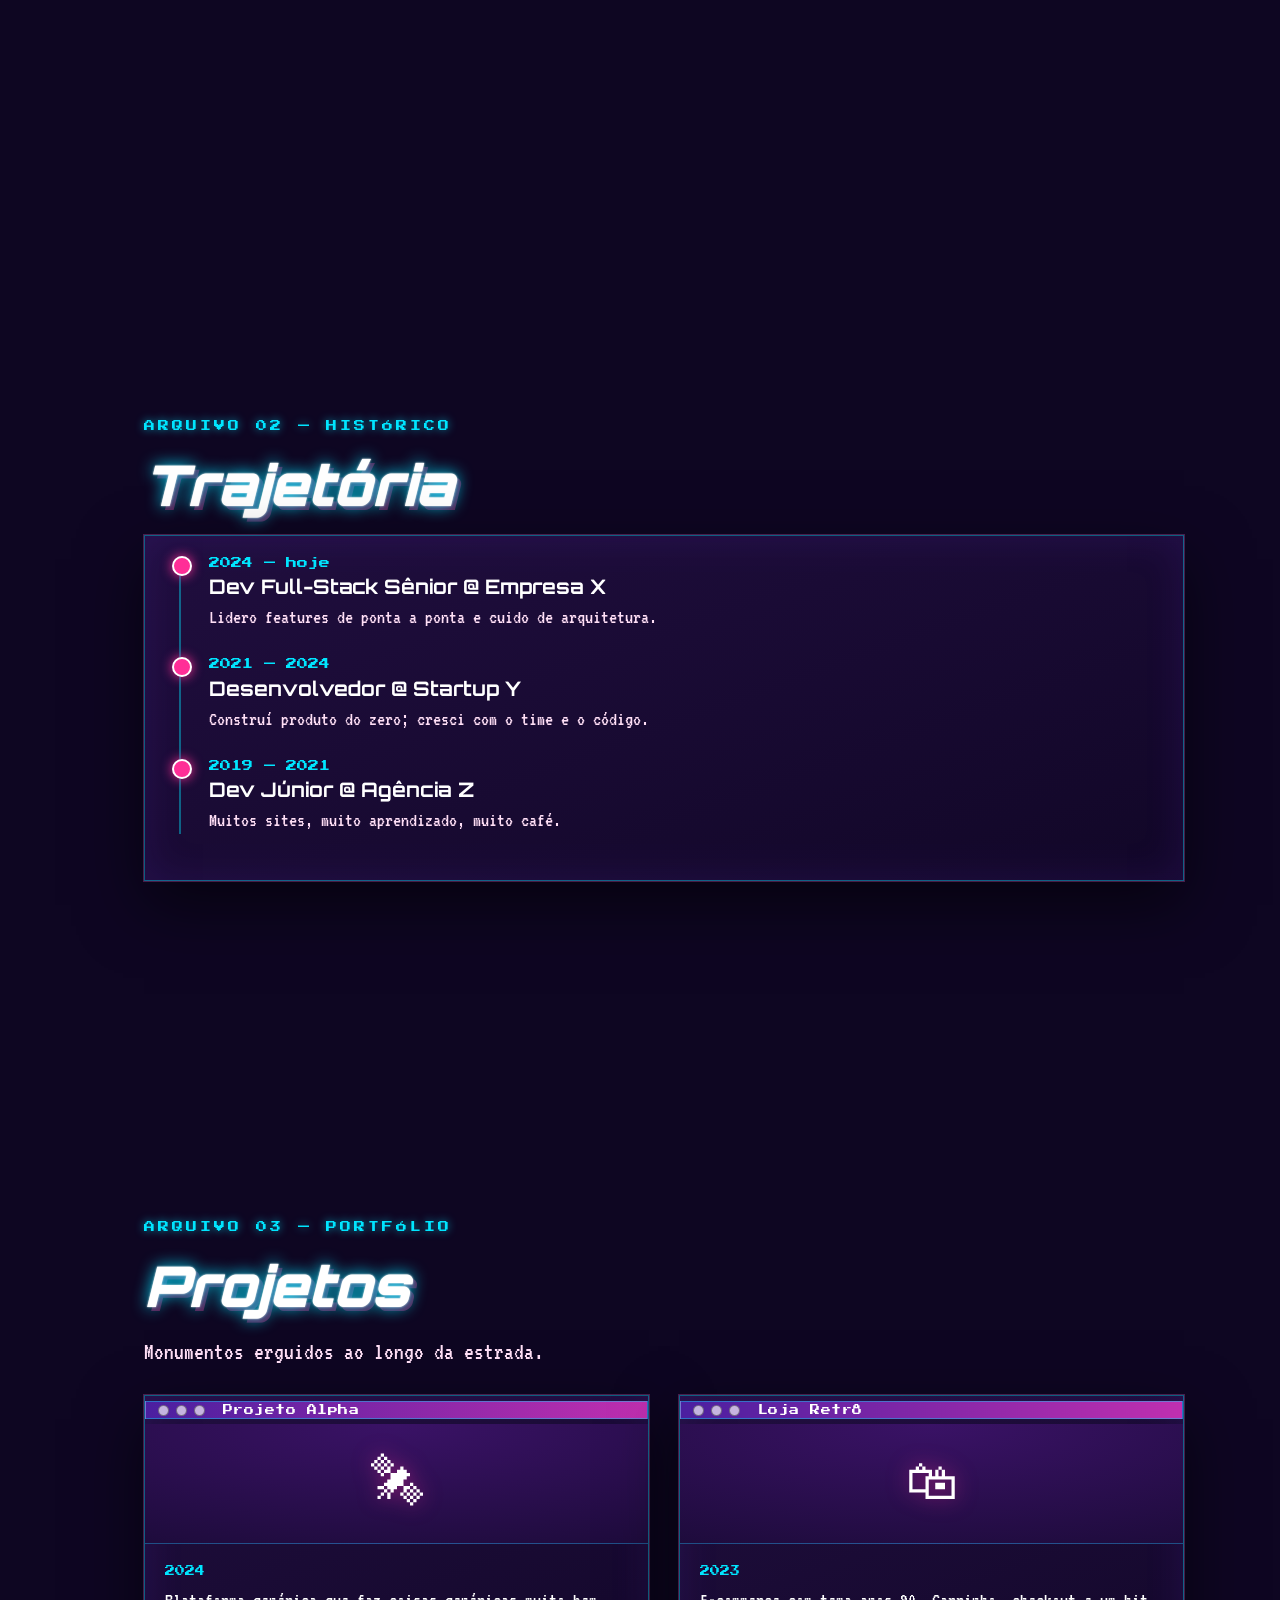
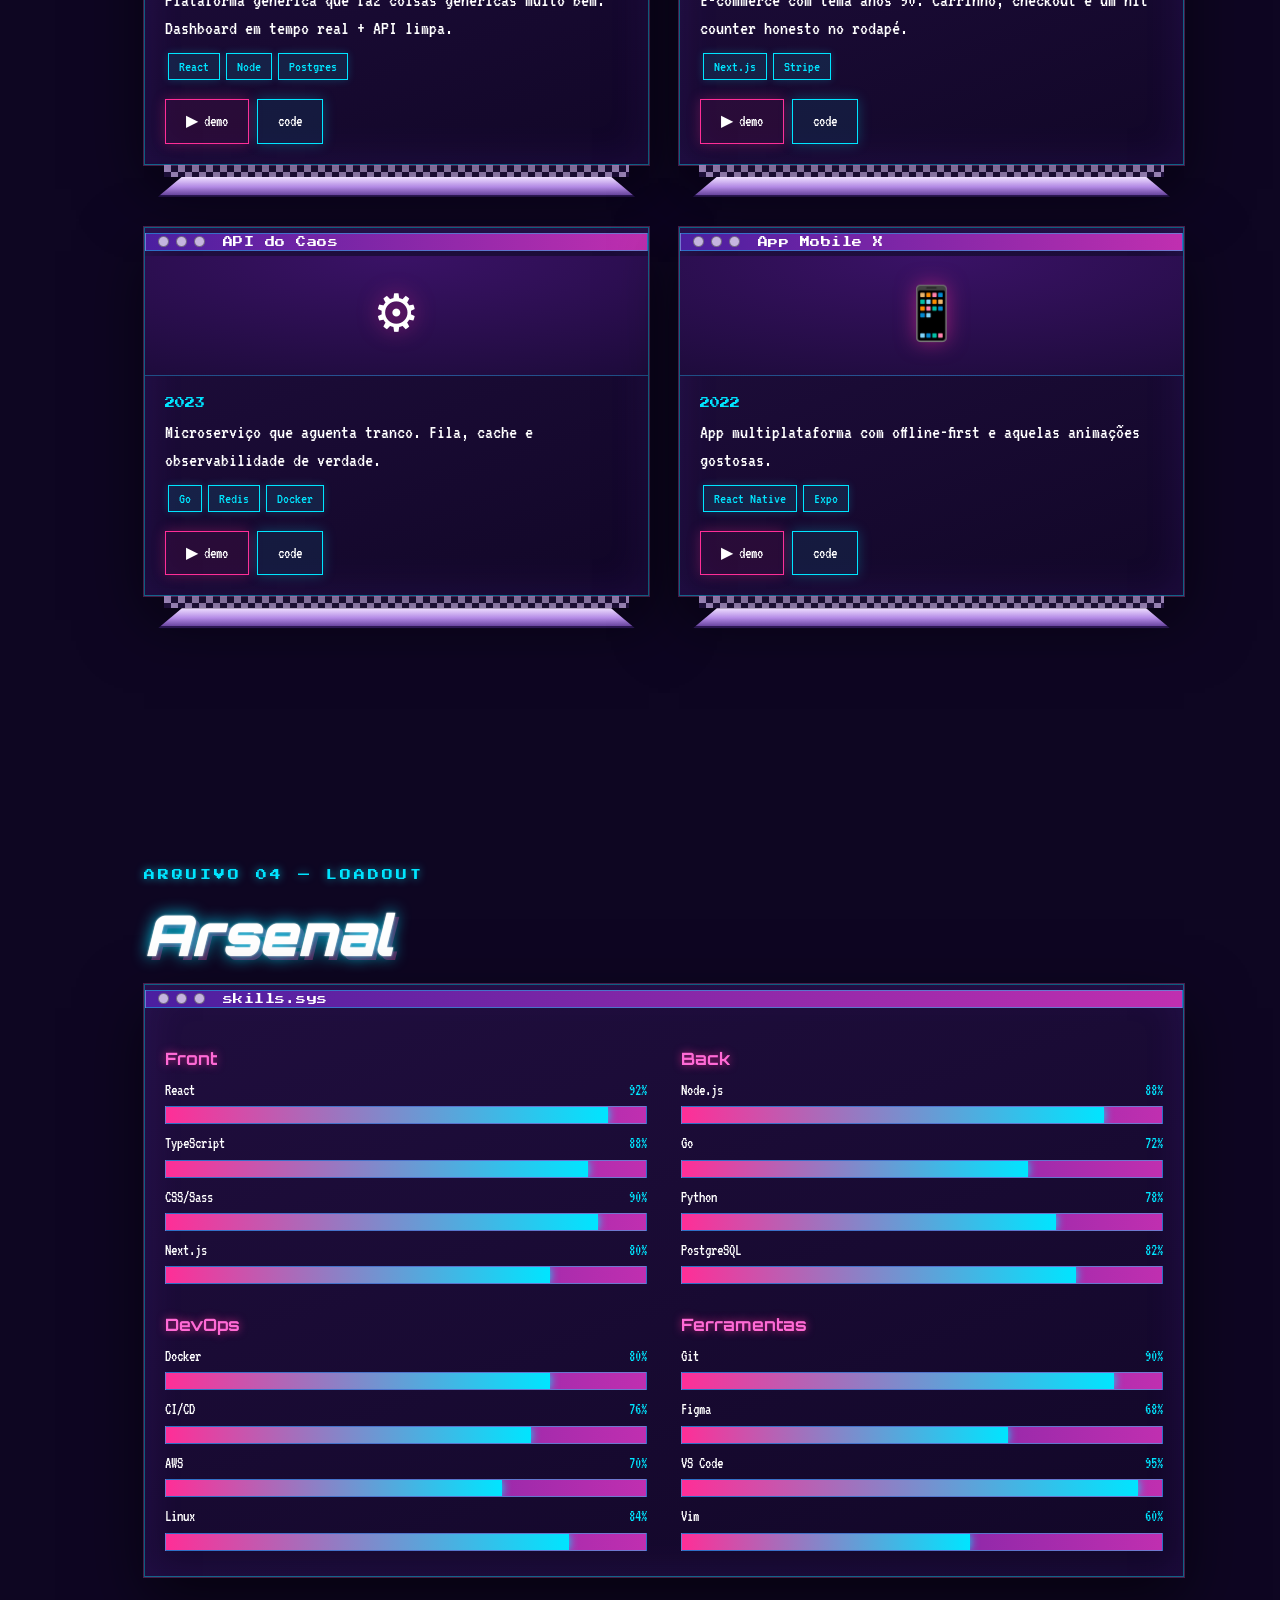
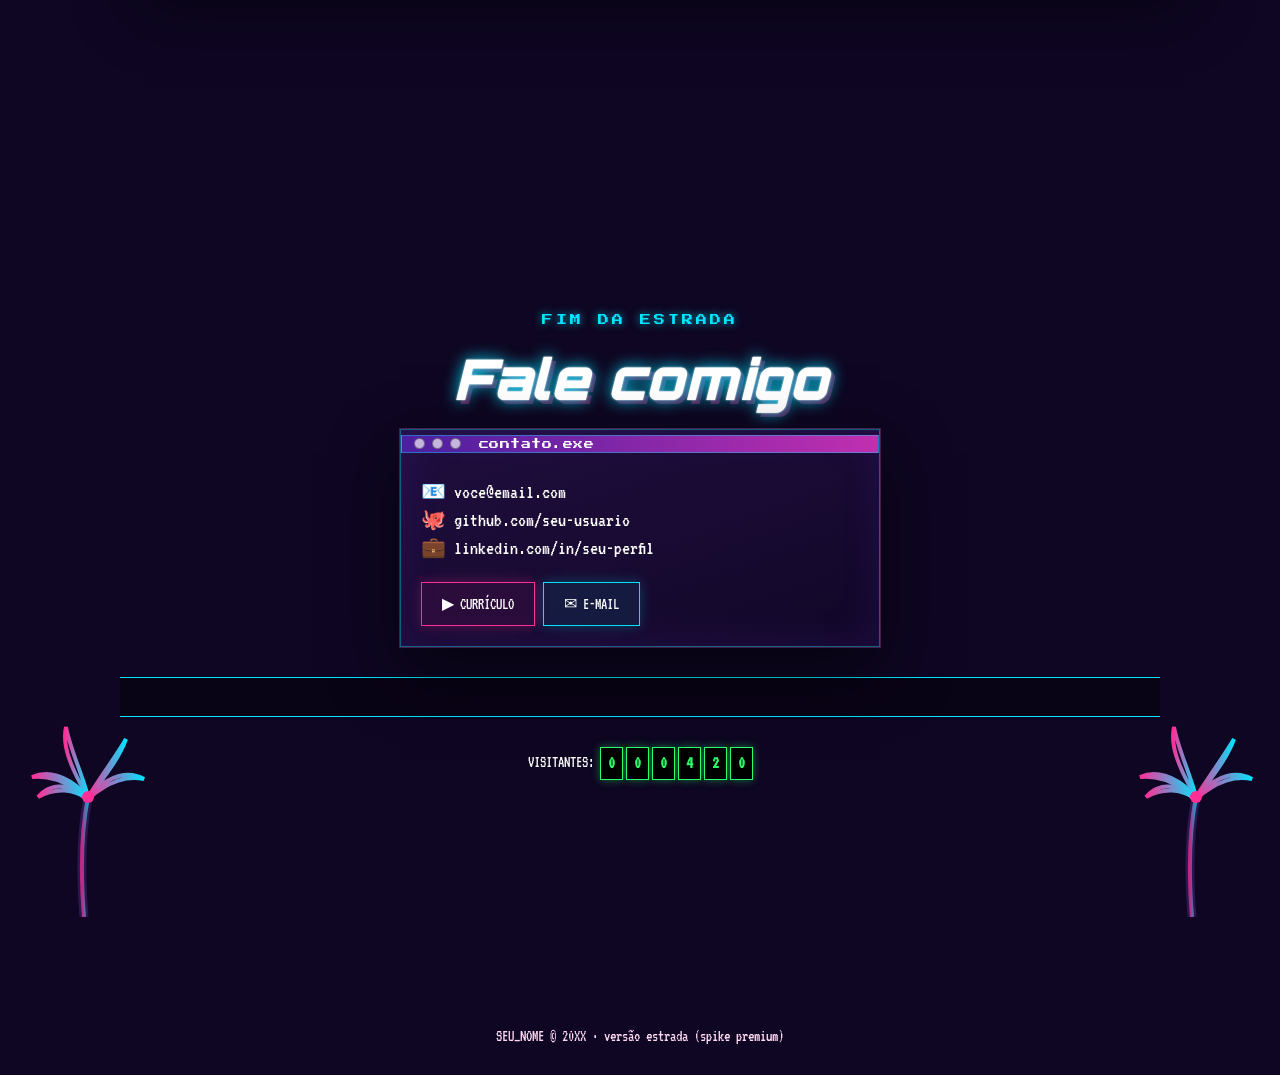
==== commit 20c0c29a: "style: troca o cursor por seta em pixel art Aplica o novo cursor no desktop-os e no scroll-journey. " ====
--- a/scroll-journey/index.html
+++ b/scroll-journey/index.html
@@ -18,7 +18,7 @@
   *{ box-sizing:border-box; }
   html{ scroll-behavior:smooth; }
   body{ margin:0; font-family:var(--mono); color:#fff; background:var(--deep); overflow-x:hidden; font-size:20px; line-height:1.4;
-    cursor:url("[data-uri]"),auto; }
+    cursor:url("[data-uri]") 0 0,auto; }
   ::selection{ background:var(--hot); color:#fff; }
 
   /* ===================== CENÁRIO FIXO (parallax) ===================== */
